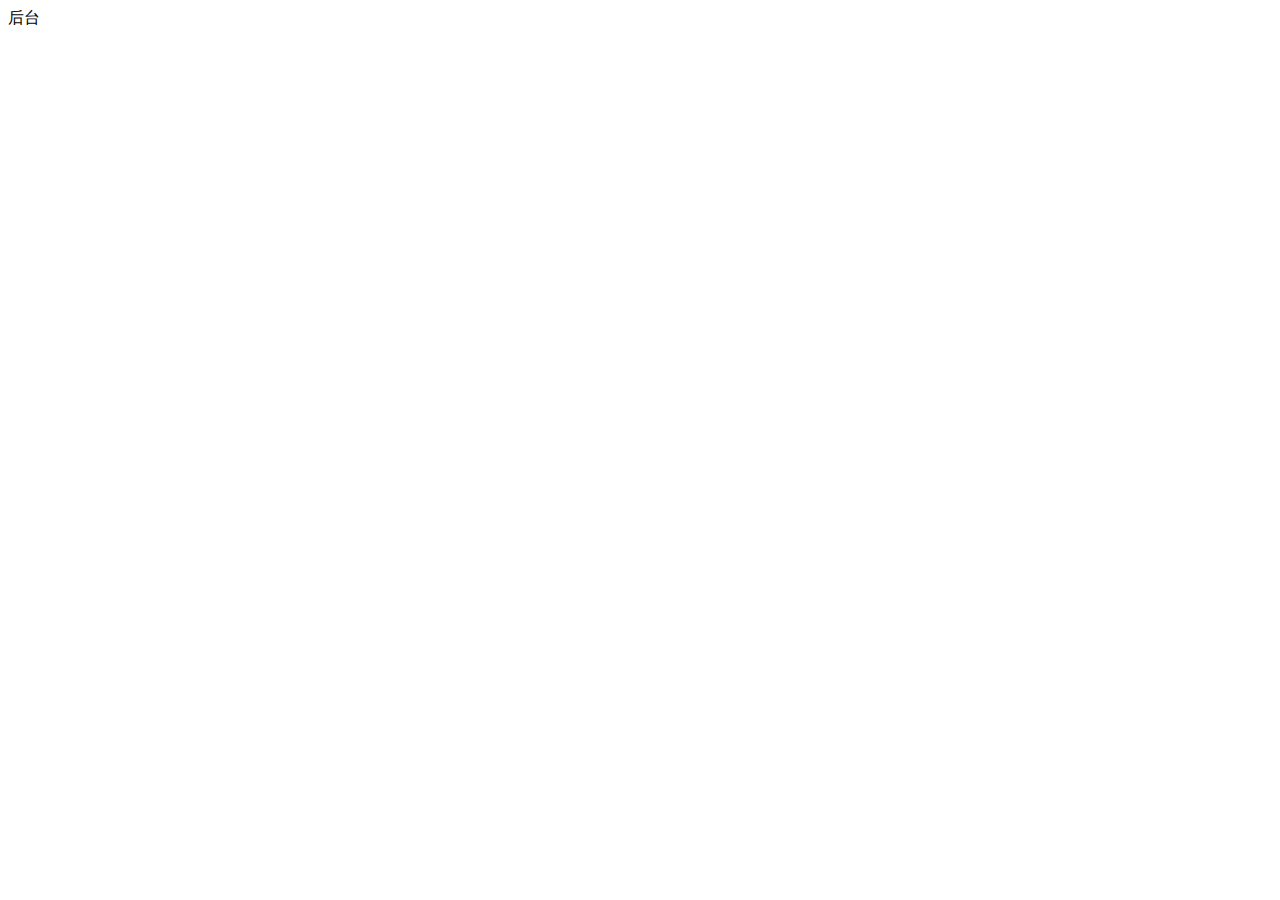
==== index.html @ 74a99c6f "完成登录注册" ====
<!DOCTYPE html>
<html lang="en">
<head>
    <meta charset="UTF-8">
    <meta http-equiv="X-UA-Compatible" content="IE=edge">
    <meta name="viewport" content="width=device-width, initial-scale=1.0">
    <title>Document</title>
</head>
<body>
    后台
</body>
</html>
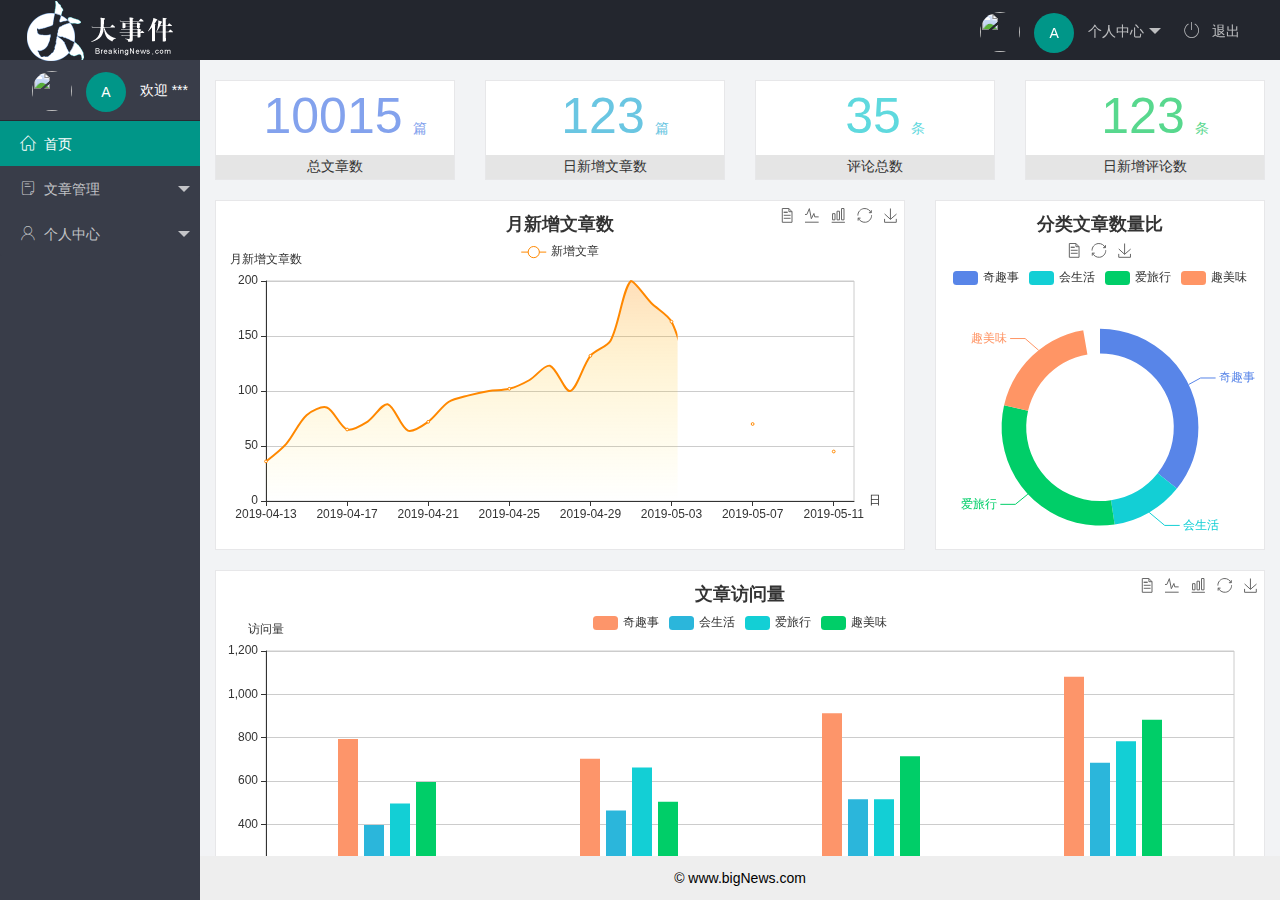
==== commit 08ba0648: "首页完成" ====
--- a/index.html
+++ b/index.html
@@ -1,12 +1,127 @@
 <!DOCTYPE html>
 <html lang="en">
-<head>
-    <meta charset="UTF-8">
-    <meta http-equiv="X-UA-Compatible" content="IE=edge">
-    <meta name="viewport" content="width=device-width, initial-scale=1.0">
-    <title>Document</title>
-</head>
-<body>
-    后台
-</body>
+
+    <head>
+        <meta charset="UTF-8" />
+        <meta name="viewport" content="width=device-width, initial-scale=1.0" />
+        <title>后台主页</title>
+        <!-- * 导入  layui 的样式表 -->
+        <link rel="stylesheet" href="/assets/lib/layui/css/layui.css" />
+        <!-- * 导入第三方的图标库 -->
+        <link rel="stylesheet" href="/assets/fonts/iconfont.css" />
+        <!-- * 导入 自己的样式表 -->
+        <link rel="stylesheet" href="/assets/css/index.css">
+    </head>
+
+    <body class="layui-layout-body">
+        <div class="layui-layout layui-layout-admin">
+            <div class="layui-header">
+                <div class="layui-logo">
+                    <img src="/assets/images/logo.png" alt="" />
+                </div>
+                <!--& 头部区域（可配合layui已有的水平导航） -->
+                <ul class="layui-nav layui-layout-right">
+                    <li class="layui-nav-item">
+                        <a href="javascript:;" class="userinfo">
+                            <img src="http://t.cn/RCzsdCq" class="layui-nav-img" />
+                            <span class="text-avatar">A</span>
+                            个人中心
+                        </a>
+                        <dl class="layui-nav-child">
+                            <dd><a href="/user/user_info.html" target="fm">基本资料</a></dd>
+                            <dd><a href="/user/user_avatar.html" target="fm">更换头像</a></dd>
+                            <dd><a href="/user/user_pwd.html" target="fm">重置密码</a></dd>
+                        </dl>
+                    </li>
+                    <li class="layui-nav-item">
+                        <a href="javascript:;" id="btnLogout">
+                            <span class="iconfont icon-tuichu"></span>
+                            退出
+                        </a>
+                    </li>
+                </ul>
+            </div>
+
+            <div class="layui-side layui-bg-black">
+                <div class="layui-side-scroll">
+                    <div class="userinfo">
+                        <img src="http://t.cn/RCzsdCq" class="layui-nav-img" />
+                        <span class="text-avatar">A</span>
+                        <span id="welcome">欢迎 ***</span>
+                    </div>
+                    <!--& 左侧导航区域（可配合layui已有的垂直导航） -->
+                    <ul class="layui-nav layui-nav-tree" lay-shrink="all">
+                        <li class="layui-nav-item layui-this">
+                            <a href="./home/dashboard.html" target="fm">
+                                <span class="iconfont icon-home"></span>首页
+                            </a>
+                        </li>
+                        <li class="layui-nav-item">
+                            <a class="" href="javascript:;">
+                                <span class="iconfont icon-16"></span>文章管理
+                            </a>
+                            <dl class="layui-nav-child">
+                                <dd>
+                                    <a href="/article/art_cate.html" target="fm">
+                                        <i class="layui-icon layui-icon-app"></i>文章类别
+                                    </a>
+                                </dd>
+                                <dd>
+                                    <a href="/article/art_list.html" target="fm">
+                                        <i class="layui-icon layui-icon-app"></i>文章列表
+                                    </a>
+                                </dd>
+                                <dd>
+                                    <a href="/article/art_pub.html" target="fm">
+                                        <i class="layui-icon layui-icon-app"></i>发布文章
+                                    </a>
+                                </dd>
+                            </dl>
+                        </li>
+                        <li class="layui-nav-item">
+                            <a href="javascript:;">
+                                <span class="iconfont icon-user"></span>个人中心
+                            </a>
+                            <dl class="layui-nav-child">
+                                <dd>
+                                    <a href=" /user/user_info.html" target="fm">
+                                        <i class="layui-icon layui-icon-app"></i>基本资料
+                                    </a>
+                                </dd>
+                                <dd>
+                                    <a href="/user/user_avatar.html" target="fm">
+                                        <i class="layui-icon layui-icon-app"></i>更换头像
+                                    </a>
+                                </dd>
+                                <dd>
+                                    <a href="/user/user_pwd.html" target="fm">
+                                        <i class="layui-icon layui-icon-app"></i>重置密码
+                                    </a>
+                                </dd>
+                            </dl>
+                        </li>
+                    </ul>
+                </div>
+            </div>
+
+            <div class="layui-body">
+                <!--& 内容主体区域 -->
+                <iframe name="fm" src="/home/dashboard.html" frameborder="0"></iframe>
+            </div>
+
+            <div class="layui-footer">
+                <!--& 底部固定区域 -->
+                © www.bigNews.com
+            </div>
+        </div>
+        <!--* 导入 layui 的JS文件 -->
+        <script src="/assets/lib/layui/layui.all.js"></script>
+        <!--* 导入 JQuery 的 JS 文件 -->
+        <script src="/assets/lib/jquery.js"></script>
+        <!--* 导入 baseAPI  -->
+        <script src="/baseurl.js"></script>
+        <!--* 导入 自己的 JS 文件 -->
+        <script src="/assets/js/index.js"></script>
+    </body>
+
 </html>--- a/assets/lib/layui/css/layui.css
+++ b/assets/lib/layui/css/layui.css
@@ -0,0 +1,2 @@
+/** layui-v2.5.5 MIT License By https://www.layui.com */
+ .layui-inline,img{display:inline-block;vertical-align:middle}h1,h2,h3,h4,h5,h6{font-weight:400}.layui-edge,.layui-header,.layui-inline,.layui-main{position:relative}.layui-body,.layui-edge,.layui-elip{overflow:hidden}.layui-btn,.layui-edge,.layui-inline,img{vertical-align:middle}.layui-btn,.layui-disabled,.layui-icon,.layui-unselect{-moz-user-select:none;-webkit-user-select:none;-ms-user-select:none}.layui-elip,.layui-form-checkbox span,.layui-form-pane .layui-form-label{text-overflow:ellipsis;white-space:nowrap}.layui-breadcrumb,.layui-tree-btnGroup{visibility:hidden}blockquote,body,button,dd,div,dl,dt,form,h1,h2,h3,h4,h5,h6,input,li,ol,p,pre,td,textarea,th,ul{margin:0;padding:0;-webkit-tap-highlight-color:rgba(0,0,0,0)}a:active,a:hover{outline:0}img{border:none}li{list-style:none}table{border-collapse:collapse;border-spacing:0}h4,h5,h6{font-size:100%}button,input,optgroup,option,select,textarea{font-family:inherit;font-size:inherit;font-style:inherit;font-weight:inherit;outline:0}pre{white-space:pre-wrap;white-space:-moz-pre-wrap;white-space:-pre-wrap;white-space:-o-pre-wrap;word-wrap:break-word}body{line-height:24px;font:14px Helvetica Neue,Helvetica,PingFang SC,Tahoma,Arial,sans-serif}hr{height:1px;margin:10px 0;border:0;clear:both}a{color:#333;text-decoration:none}a:hover{color:#777}a cite{font-style:normal;*cursor:pointer}.layui-border-box,.layui-border-box *{box-sizing:border-box}.layui-box,.layui-box *{box-sizing:content-box}.layui-clear{clear:both;*zoom:1}.layui-clear:after{content:'\20';clear:both;*zoom:1;display:block;height:0}.layui-inline{*display:inline;*zoom:1}.layui-edge{display:inline-block;width:0;height:0;border-width:6px;border-style:dashed;border-color:transparent}.layui-edge-top{top:-4px;border-bottom-color:#999;border-bottom-style:solid}.layui-edge-right{border-left-color:#999;border-left-style:solid}.layui-edge-bottom{top:2px;border-top-color:#999;border-top-style:solid}.layui-edge-left{border-right-color:#999;border-right-style:solid}.layui-disabled,.layui-disabled:hover{color:#d2d2d2!important;cursor:not-allowed!important}.layui-circle{border-radius:100%}.layui-show{display:block!important}.layui-hide{display:none!important}@font-face{font-family:layui-icon;src:url(../font/iconfont.eot?v=250);src:url(../font/iconfont.eot?v=250#iefix) format('embedded-opentype'),url(../font/iconfont.woff2?v=250) format('woff2'),url(../font/iconfont.woff?v=250) format('woff'),url(../font/iconfont.ttf?v=250) format('truetype'),url(../font/iconfont.svg?v=250#layui-icon) format('svg')}.layui-icon{font-family:layui-icon!important;font-size:16px;font-style:normal;-webkit-font-smoothing:antialiased;-moz-osx-font-smoothing:grayscale}.layui-icon-reply-fill:before{content:"\e611"}.layui-icon-set-fill:before{content:"\e614"}.layui-icon-menu-fill:before{content:"\e60f"}.layui-icon-search:before{content:"\e615"}.layui-icon-share:before{content:"\e641"}.layui-icon-set-sm:before{content:"\e620"}.layui-icon-engine:before{content:"\e628"}.layui-icon-close:before{content:"\1006"}.layui-icon-close-fill:before{content:"\1007"}.layui-icon-chart-screen:before{content:"\e629"}.layui-icon-star:before{content:"\e600"}.layui-icon-circle-dot:before{content:"\e617"}.layui-icon-chat:before{content:"\e606"}.layui-icon-release:before{content:"\e609"}.layui-icon-list:before{content:"\e60a"}.layui-icon-chart:before{content:"\e62c"}.layui-icon-ok-circle:before{content:"\1005"}.layui-icon-layim-theme:before{content:"\e61b"}.layui-icon-table:before{content:"\e62d"}.layui-icon-right:before{content:"\e602"}.layui-icon-left:before{content:"\e603"}.layui-icon-cart-simple:before{content:"\e698"}.layui-icon-face-cry:before{content:"\e69c"}.layui-icon-face-smile:before{content:"\e6af"}.layui-icon-survey:before{content:"\e6b2"}.layui-icon-tree:before{content:"\e62e"}.layui-icon-upload-circle:before{content:"\e62f"}.layui-icon-add-circle:before{content:"\e61f"}.layui-icon-download-circle:before{content:"\e601"}.layui-icon-templeate-1:before{content:"\e630"}.layui-icon-util:before{content:"\e631"}.layui-icon-face-surprised:before{content:"\e664"}.layui-icon-edit:before{content:"\e642"}.layui-icon-speaker:before{content:"\e645"}.layui-icon-down:before{content:"\e61a"}.layui-icon-file:before{content:"\e621"}.layui-icon-layouts:before{content:"\e632"}.layui-icon-rate-half:before{content:"\e6c9"}.layui-icon-add-circle-fine:before{content:"\e608"}.layui-icon-prev-circle:before{content:"\e633"}.layui-icon-read:before{content:"\e705"}.layui-icon-404:before{content:"\e61c"}.layui-icon-carousel:before{content:"\e634"}.layui-icon-help:before{content:"\e607"}.layui-icon-code-circle:before{content:"\e635"}.layui-icon-water:before{content:"\e636"}.layui-icon-username:before{content:"\e66f"}.layui-icon-find-fill:before{content:"\e670"}.layui-icon-about:before{content:"\e60b"}.layui-icon-location:before{content:"\e715"}.layui-icon-up:before{content:"\e619"}.layui-icon-pause:before{content:"\e651"}.layui-icon-date:before{content:"\e637"}.layui-icon-layim-uploadfile:before{content:"\e61d"}.layui-icon-delete:before{content:"\e640"}.layui-icon-play:before{content:"\e652"}.layui-icon-top:before{content:"\e604"}.layui-icon-friends:before{content:"\e612"}.layui-icon-refresh-3:before{content:"\e9aa"}.layui-icon-ok:before{content:"\e605"}.layui-icon-layer:before{content:"\e638"}.layui-icon-face-smile-fine:before{content:"\e60c"}.layui-icon-dollar:before{content:"\e659"}.layui-icon-group:before{content:"\e613"}.layui-icon-layim-download:before{content:"\e61e"}.layui-icon-picture-fine:before{content:"\e60d"}.layui-icon-link:before{content:"\e64c"}.layui-icon-diamond:before{content:"\e735"}.layui-icon-log:before{content:"\e60e"}.layui-icon-rate-solid:before{content:"\e67a"}.layui-icon-fonts-del:before{content:"\e64f"}.layui-icon-unlink:before{content:"\e64d"}.layui-icon-fonts-clear:before{content:"\e639"}.layui-icon-triangle-r:before{content:"\e623"}.layui-icon-circle:before{content:"\e63f"}.layui-icon-radio:before{content:"\e643"}.layui-icon-align-center:before{content:"\e647"}.layui-icon-align-right:before{content:"\e648"}.layui-icon-align-left:before{content:"\e649"}.layui-icon-loading-1:before{content:"\e63e"}.layui-icon-return:before{content:"\e65c"}.layui-icon-fonts-strong:before{content:"\e62b"}.layui-icon-upload:before{content:"\e67c"}.layui-icon-dialogue:before{content:"\e63a"}.layui-icon-video:before{content:"\e6ed"}.layui-icon-headset:before{content:"\e6fc"}.layui-icon-cellphone-fine:before{content:"\e63b"}.layui-icon-add-1:before{content:"\e654"}.layui-icon-face-smile-b:before{content:"\e650"}.layui-icon-fonts-html:before{content:"\e64b"}.layui-icon-form:before{content:"\e63c"}.layui-icon-cart:before{content:"\e657"}.layui-icon-camera-fill:before{content:"\e65d"}.layui-icon-tabs:before{content:"\e62a"}.layui-icon-fonts-code:before{content:"\e64e"}.layui-icon-fire:before{content:"\e756"}.layui-icon-set:before{content:"\e716"}.layui-icon-fonts-u:before{content:"\e646"}.layui-icon-triangle-d:before{content:"\e625"}.layui-icon-tips:before{content:"\e702"}.layui-icon-picture:before{content:"\e64a"}.layui-icon-more-vertical:before{content:"\e671"}.layui-icon-flag:before{content:"\e66c"}.layui-icon-loading:before{content:"\e63d"}.layui-icon-fonts-i:before{content:"\e644"}.layui-icon-refresh-1:before{content:"\e666"}.layui-icon-rmb:before{content:"\e65e"}.layui-icon-home:before{content:"\e68e"}.layui-icon-user:before{content:"\e770"}.layui-icon-notice:before{content:"\e667"}.layui-icon-login-weibo:before{content:"\e675"}.layui-icon-voice:before{content:"\e688"}.layui-icon-upload-drag:before{content:"\e681"}.layui-icon-login-qq:before{content:"\e676"}.layui-icon-snowflake:before{content:"\e6b1"}.layui-icon-file-b:before{content:"\e655"}.layui-icon-template:before{content:"\e663"}.layui-icon-auz:before{content:"\e672"}.layui-icon-console:before{content:"\e665"}.layui-icon-app:before{content:"\e653"}.layui-icon-prev:before{content:"\e65a"}.layui-icon-website:before{content:"\e7ae"}.layui-icon-next:before{content:"\e65b"}.layui-icon-component:before{content:"\e857"}.layui-icon-more:before{content:"\e65f"}.layui-icon-login-wechat:before{content:"\e677"}.layui-icon-shrink-right:before{content:"\e668"}.layui-icon-spread-left:before{content:"\e66b"}.layui-icon-camera:before{content:"\e660"}.layui-icon-note:before{content:"\e66e"}.layui-icon-refresh:before{content:"\e669"}.layui-icon-female:before{content:"\e661"}.layui-icon-male:before{content:"\e662"}.layui-icon-password:before{content:"\e673"}.layui-icon-senior:before{content:"\e674"}.layui-icon-theme:before{content:"\e66a"}.layui-icon-tread:before{content:"\e6c5"}.layui-icon-praise:before{content:"\e6c6"}.layui-icon-star-fill:before{content:"\e658"}.layui-icon-rate:before{content:"\e67b"}.layui-icon-template-1:before{content:"\e656"}.layui-icon-vercode:before{content:"\e679"}.layui-icon-cellphone:before{content:"\e678"}.layui-icon-screen-full:before{content:"\e622"}.layui-icon-screen-restore:before{content:"\e758"}.layui-icon-cols:before{content:"\e610"}.layui-icon-export:before{content:"\e67d"}.layui-icon-print:before{content:"\e66d"}.layui-icon-slider:before{content:"\e714"}.layui-icon-addition:before{content:"\e624"}.layui-icon-subtraction:before{content:"\e67e"}.layui-icon-service:before{content:"\e626"}.layui-icon-transfer:before{content:"\e691"}.layui-main{width:1140px;margin:0 auto}.layui-header{z-index:1000;height:60px}.layui-header a:hover{transition:all .5s;-webkit-transition:all .5s}.layui-side{position:fixed;left:0;top:0;bottom:0;z-index:999;width:200px;overflow-x:hidden}.layui-side-scroll{position:relative;width:220px;height:100%;overflow-x:hidden}.layui-body{position:absolute;left:200px;right:0;top:0;bottom:0;z-index:998;width:auto;overflow-y:auto;box-sizing:border-box}.layui-layout-body{overflow:hidden}.layui-layout-admin .layui-header{background-color:#23262E}.layui-layout-admin .layui-side{top:60px;width:200px;overflow-x:hidden}.layui-layout-admin .layui-body{position:fixed;top:60px;bottom:44px}.layui-layout-admin .layui-main{width:auto;margin:0 15px}.layui-layout-admin .layui-footer{position:fixed;left:200px;right:0;bottom:0;height:44px;line-height:44px;padding:0 15px;background-color:#eee}.layui-layout-admin .layui-logo{position:absolute;left:0;top:0;width:200px;height:100%;line-height:60px;text-align:center;color:#009688;font-size:16px}.layui-layout-admin .layui-header .layui-nav{background:0 0}.layui-layout-left{position:absolute!important;left:200px;top:0}.layui-layout-right{position:absolute!important;right:0;top:0}.layui-container{position:relative;margin:0 auto;padding:0 15px;box-sizing:border-box}.layui-fluid{position:relative;margin:0 auto;padding:0 15px}.layui-row:after,.layui-row:before{content:'';display:block;clear:both}.layui-col-lg1,.layui-col-lg10,.layui-col-lg11,.layui-col-lg12,.layui-col-lg2,.layui-col-lg3,.layui-col-lg4,.layui-col-lg5,.layui-col-lg6,.layui-col-lg7,.layui-col-lg8,.layui-col-lg9,.layui-col-md1,.layui-col-md10,.layui-col-md11,.layui-col-md12,.layui-col-md2,.layui-col-md3,.layui-col-md4,.layui-col-md5,.layui-col-md6,.layui-col-md7,.layui-col-md8,.layui-col-md9,.layui-col-sm1,.layui-col-sm10,.layui-col-sm11,.layui-col-sm12,.layui-col-sm2,.layui-col-sm3,.layui-col-sm4,.layui-col-sm5,.layui-col-sm6,.layui-col-sm7,.layui-col-sm8,.layui-col-sm9,.layui-col-xs1,.layui-col-xs10,.layui-col-xs11,.layui-col-xs12,.layui-col-xs2,.layui-col-xs3,.layui-col-xs4,.layui-col-xs5,.layui-col-xs6,.layui-col-xs7,.layui-col-xs8,.layui-col-xs9{position:relative;display:block;box-sizing:border-box}.layui-col-xs1,.layui-col-xs10,.layui-col-xs11,.layui-col-xs12,.layui-col-xs2,.layui-col-xs3,.layui-col-xs4,.layui-col-xs5,.layui-col-xs6,.layui-col-xs7,.layui-col-xs8,.layui-col-xs9{float:left}.layui-col-xs1{width:8.33333333%}.layui-col-xs2{width:16.66666667%}.layui-col-xs3{width:25%}.layui-col-xs4{width:33.33333333%}.layui-col-xs5{width:41.66666667%}.layui-col-xs6{width:50%}.layui-col-xs7{width:58.33333333%}.layui-col-xs8{width:66.66666667%}.layui-col-xs9{width:75%}.layui-col-xs10{width:83.33333333%}.layui-col-xs11{width:91.66666667%}.layui-col-xs12{width:100%}.layui-col-xs-offset1{margin-left:8.33333333%}.layui-col-xs-offset2{margin-left:16.66666667%}.layui-col-xs-offset3{margin-left:25%}.layui-col-xs-offset4{margin-left:33.33333333%}.layui-col-xs-offset5{margin-left:41.66666667%}.layui-col-xs-offset6{margin-left:50%}.layui-col-xs-offset7{margin-left:58.33333333%}.layui-col-xs-offset8{margin-left:66.66666667%}.layui-col-xs-offset9{margin-left:75%}.layui-col-xs-offset10{margin-left:83.33333333%}.layui-col-xs-offset11{margin-left:91.66666667%}.layui-col-xs-offset12{margin-left:100%}@media screen and (max-width:768px){.layui-hide-xs{display:none!important}.layui-show-xs-block{display:block!important}.layui-show-xs-inline{display:inline!important}.layui-show-xs-inline-block{display:inline-block!important}}@media screen and (min-width:768px){.layui-container{width:750px}.layui-hide-sm{display:none!important}.layui-show-sm-block{display:block!important}.layui-show-sm-inline{display:inline!important}.layui-show-sm-inline-block{display:inline-block!important}.layui-col-sm1,.layui-col-sm10,.layui-col-sm11,.layui-col-sm12,.layui-col-sm2,.layui-col-sm3,.layui-col-sm4,.layui-col-sm5,.layui-col-sm6,.layui-col-sm7,.layui-col-sm8,.layui-col-sm9{float:left}.layui-col-sm1{width:8.33333333%}.layui-col-sm2{width:16.66666667%}.layui-col-sm3{width:25%}.layui-col-sm4{width:33.33333333%}.layui-col-sm5{width:41.66666667%}.layui-col-sm6{width:50%}.layui-col-sm7{width:58.33333333%}.layui-col-sm8{width:66.66666667%}.layui-col-sm9{width:75%}.layui-col-sm10{width:83.33333333%}.layui-col-sm11{width:91.66666667%}.layui-col-sm12{width:100%}.layui-col-sm-offset1{margin-left:8.33333333%}.layui-col-sm-offset2{margin-left:16.66666667%}.layui-col-sm-offset3{margin-left:25%}.layui-col-sm-offset4{margin-left:33.33333333%}.layui-col-sm-offset5{margin-left:41.66666667%}.layui-col-sm-offset6{margin-left:50%}.layui-col-sm-offset7{margin-left:58.33333333%}.layui-col-sm-offset8{margin-left:66.66666667%}.layui-col-sm-offset9{margin-left:75%}.layui-col-sm-offset10{margin-left:83.33333333%}.layui-col-sm-offset11{margin-left:91.66666667%}.layui-col-sm-offset12{margin-left:100%}}@media screen and (min-width:992px){.layui-container{width:970px}.layui-hide-md{display:none!important}.layui-show-md-block{display:block!important}.layui-show-md-inline{display:inline!important}.layui-show-md-inline-block{display:inline-block!important}.layui-col-md1,.layui-col-md10,.layui-col-md11,.layui-col-md12,.layui-col-md2,.layui-col-md3,.layui-col-md4,.layui-col-md5,.layui-col-md6,.layui-col-md7,.layui-col-md8,.layui-col-md9{float:left}.layui-col-md1{width:8.33333333%}.layui-col-md2{width:16.66666667%}.layui-col-md3{width:25%}.layui-col-md4{width:33.33333333%}.layui-col-md5{width:41.66666667%}.layui-col-md6{width:50%}.layui-col-md7{width:58.33333333%}.layui-col-md8{width:66.66666667%}.layui-col-md9{width:75%}.layui-col-md10{width:83.33333333%}.layui-col-md11{width:91.66666667%}.layui-col-md12{width:100%}.layui-col-md-offset1{margin-left:8.33333333%}.layui-col-md-offset2{margin-left:16.66666667%}.layui-col-md-offset3{margin-left:25%}.layui-col-md-offset4{margin-left:33.33333333%}.layui-col-md-offset5{margin-left:41.66666667%}.layui-col-md-offset6{margin-left:50%}.layui-col-md-offset7{margin-left:58.33333333%}.layui-col-md-offset8{margin-left:66.66666667%}.layui-col-md-offset9{margin-left:75%}.layui-col-md-offset10{margin-left:83.33333333%}.layui-col-md-offset11{margin-left:91.66666667%}.layui-col-md-offset12{margin-left:100%}}@media screen and (min-width:1200px){.layui-container{width:1170px}.layui-hide-lg{display:none!important}.layui-show-lg-block{display:block!important}.layui-show-lg-inline{display:inline!important}.layui-show-lg-inline-block{display:inline-block!important}.layui-col-lg1,.layui-col-lg10,.layui-col-lg11,.layui-col-lg12,.layui-col-lg2,.layui-col-lg3,.layui-col-lg4,.layui-col-lg5,.layui-col-lg6,.layui-col-lg7,.layui-col-lg8,.layui-col-lg9{float:left}.layui-col-lg1{width:8.33333333%}.layui-col-lg2{width:16.66666667%}.layui-col-lg3{width:25%}.layui-col-lg4{width:33.33333333%}.layui-col-lg5{width:41.66666667%}.layui-col-lg6{width:50%}.layui-col-lg7{width:58.33333333%}.layui-col-lg8{width:66.66666667%}.layui-col-lg9{width:75%}.layui-col-lg10{width:83.33333333%}.layui-col-lg11{width:91.66666667%}.layui-col-lg12{width:100%}.layui-col-lg-offset1{margin-left:8.33333333%}.layui-col-lg-offset2{margin-left:16.66666667%}.layui-col-lg-offset3{margin-left:25%}.layui-col-lg-offset4{margin-left:33.33333333%}.layui-col-lg-offset5{margin-left:41.66666667%}.layui-col-lg-offset6{margin-left:50%}.layui-col-lg-offset7{margin-left:58.33333333%}.layui-col-lg-offset8{margin-left:66.66666667%}.layui-col-lg-offset9{margin-left:75%}.layui-col-lg-offset10{margin-left:83.33333333%}.layui-col-lg-offset11{margin-left:91.66666667%}.layui-col-lg-offset12{margin-left:100%}}.layui-col-space1{margin:-.5px}.layui-col-space1>*{padding:.5px}.layui-col-space3{margin:-1.5px}.layui-col-space3>*{padding:1.5px}.layui-col-space5{margin:-2.5px}.layui-col-space5>*{padding:2.5px}.layui-col-space8{margin:-3.5px}.layui-col-space8>*{padding:3.5px}.layui-col-space10{margin:-5px}.layui-col-space10>*{padding:5px}.layui-col-space12{margin:-6px}.layui-col-space12>*{padding:6px}.layui-col-space15{margin:-7.5px}.layui-col-space15>*{padding:7.5px}.layui-col-space18{margin:-9px}.layui-col-space18>*{padding:9px}.layui-col-space20{margin:-10px}.layui-col-space20>*{padding:10px}.layui-col-space22{margin:-11px}.layui-col-space22>*{padding:11px}.layui-col-space25{margin:-12.5px}.layui-col-space25>*{padding:12.5px}.layui-col-space30{margin:-15px}.layui-col-space30>*{padding:15px}.layui-btn,.layui-input,.layui-select,.layui-textarea,.layui-upload-button{outline:0;-webkit-appearance:none;transition:all .3s;-webkit-transition:all .3s;box-sizing:border-box}.layui-elem-quote{margin-bottom:10px;padding:15px;line-height:22px;border-left:5px solid #009688;border-radius:0 2px 2px 0;background-color:#f2f2f2}.layui-quote-nm{border-style:solid;border-width:1px 1px 1px 5px;background:0 0}.layui-elem-field{margin-bottom:10px;padding:0;border-width:1px;border-style:solid}.layui-elem-field legend{margin-left:20px;padding:0 10px;font-size:20px;font-weight:300}.layui-field-title{margin:10px 0 20px;border-width:1px 0 0}.layui-field-box{padding:10px 15px}.layui-field-title .layui-field-box{padding:10px 0}.layui-progress{position:relative;height:6px;border-radius:20px;background-color:#e2e2e2}.layui-progress-bar{position:absolute;left:0;top:0;width:0;max-width:100%;height:6px;border-radius:20px;text-align:right;background-color:#5FB878;transition:all .3s;-webkit-transition:all .3s}.layui-progress-big,.layui-progress-big .layui-progress-bar{height:18px;line-height:18px}.layui-progress-text{position:relative;top:-20px;line-height:18px;font-size:12px;color:#666}.layui-progress-big .layui-progress-text{position:static;padding:0 10px;color:#fff}.layui-collapse{border-width:1px;border-style:solid;border-radius:2px}.layui-colla-content,.layui-colla-item{border-top-width:1px;border-top-style:solid}.layui-colla-item:first-child{border-top:none}.layui-colla-title{position:relative;height:42px;line-height:42px;padding:0 15px 0 35px;color:#333;background-color:#f2f2f2;cursor:pointer;font-size:14px;overflow:hidden}.layui-colla-content{display:none;padding:10px 15px;line-height:22px;color:#666}.layui-colla-icon{position:absolute;left:15px;top:0;font-size:14px}.layui-card{margin-bottom:15px;border-radius:2px;background-color:#fff;box-shadow:0 1px 2px 0 rgba(0,0,0,.05)}.layui-card:last-child{margin-bottom:0}.layui-card-header{position:relative;height:42px;line-height:42px;padding:0 15px;border-bottom:1px solid #f6f6f6;color:#333;border-radius:2px 2px 0 0;font-size:14px}.layui-bg-black,.layui-bg-blue,.layui-bg-cyan,.layui-bg-green,.layui-bg-orange,.layui-bg-red{color:#fff!important}.layui-card-body{position:relative;padding:10px 15px;line-height:24px}.layui-card-body[pad15]{padding:15px}.layui-card-body[pad20]{padding:20px}.layui-card-body .layui-table{margin:5px 0}.layui-card .layui-tab{margin:0}.layui-panel-window{position:relative;padding:15px;border-radius:0;border-top:5px solid #E6E6E6;background-color:#fff}.layui-auxiliar-moving{position:fixed;left:0;right:0;top:0;bottom:0;width:100%;height:100%;background:0 0;z-index:9999999999}.layui-form-label,.layui-form-mid,.layui-form-select,.layui-input-block,.layui-input-inline,.layui-textarea{position:relative}.layui-bg-red{background-color:#FF5722!important}.layui-bg-orange{background-color:#FFB800!important}.layui-bg-green{background-color:#009688!important}.layui-bg-cyan{background-color:#2F4056!important}.layui-bg-blue{background-color:#1E9FFF!important}.layui-bg-black{background-color:#393D49!important}.layui-bg-gray{background-color:#eee!important;color:#666!important}.layui-badge-rim,.layui-colla-content,.layui-colla-item,.layui-collapse,.layui-elem-field,.layui-form-pane .layui-form-item[pane],.layui-form-pane .layui-form-label,.layui-input,.layui-layedit,.layui-layedit-tool,.layui-quote-nm,.layui-select,.layui-tab-bar,.layui-tab-card,.layui-tab-title,.layui-tab-title .layui-this:after,.layui-textarea{border-color:#e6e6e6}.layui-timeline-item:before,hr{background-color:#e6e6e6}.layui-text{line-height:22px;font-size:14px;color:#666}.layui-text h1,.layui-text h2,.layui-text h3{font-weight:500;color:#333}.layui-text h1{font-size:30px}.layui-text h2{font-size:24px}.layui-text h3{font-size:18px}.layui-text a:not(.layui-btn){color:#01AAED}.layui-text a:not(.layui-btn):hover{text-decoration:underline}.layui-text ul{padding:5px 0 5px 15px}.layui-text ul li{margin-top:5px;list-style-type:disc}.layui-text em,.layui-word-aux{color:#999!important;padding:0 5px!important}.layui-btn{display:inline-block;height:38px;line-height:38px;padding:0 18px;background-color:#009688;color:#fff;white-space:nowrap;text-align:center;font-size:14px;border:none;border-radius:2px;cursor:pointer}.layui-btn:hover{opacity:.8;filter:alpha(opacity=80);color:#fff}.layui-btn:active{opacity:1;filter:alpha(opacity=100)}.layui-btn+.layui-btn{margin-left:10px}.layui-btn-container{font-size:0}.layui-btn-container .layui-btn{margin-right:10px;margin-bottom:10px}.layui-btn-container .layui-btn+.layui-btn{margin-left:0}.layui-table .layui-btn-container .layui-btn{margin-bottom:9px}.layui-btn-radius{border-radius:100px}.layui-btn .layui-icon{margin-right:3px;font-size:18px;vertical-align:bottom;vertical-align:middle\9}.layui-btn-primary{border:1px solid #C9C9C9;background-color:#fff;color:#555}.layui-btn-primary:hover{border-color:#009688;color:#333}.layui-btn-normal{background-color:#1E9FFF}.layui-btn-warm{background-color:#FFB800}.layui-btn-danger{background-color:#FF5722}.layui-btn-checked{background-color:#5FB878}.layui-btn-disabled,.layui-btn-disabled:active,.layui-btn-disabled:hover{border:1px solid #e6e6e6;background-color:#FBFBFB;color:#C9C9C9;cursor:not-allowed;opacity:1}.layui-btn-lg{height:44px;line-height:44px;padding:0 25px;font-size:16px}.layui-btn-sm{height:30px;line-height:30px;padding:0 10px;font-size:12px}.layui-btn-sm i{font-size:16px!important}.layui-btn-xs{height:22px;line-height:22px;padding:0 5px;font-size:12px}.layui-btn-xs i{font-size:14px!important}.layui-btn-group{display:inline-block;vertical-align:middle;font-size:0}.layui-btn-group .layui-btn{margin-left:0!important;margin-right:0!important;border-left:1px solid rgba(255,255,255,.5);border-radius:0}.layui-btn-group .layui-btn-primary{border-left:none}.layui-btn-group .layui-btn-primary:hover{border-color:#C9C9C9;color:#009688}.layui-btn-group .layui-btn:first-child{border-left:none;border-radius:2px 0 0 2px}.layui-btn-group .layui-btn-primary:first-child{border-left:1px solid #c9c9c9}.layui-btn-group .layui-btn:last-child{border-radius:0 2px 2px 0}.layui-btn-group .layui-btn+.layui-btn{margin-left:0}.layui-btn-group+.layui-btn-group{margin-left:10px}.layui-btn-fluid{width:100%}.layui-input,.layui-select,.layui-textarea{height:38px;line-height:1.3;line-height:38px\9;border-width:1px;border-style:solid;background-color:#fff;border-radius:2px}.layui-input::-webkit-input-placeholder,.layui-select::-webkit-input-placeholder,.layui-textarea::-webkit-input-placeholder{line-height:1.3}.layui-input,.layui-textarea{display:block;width:100%;padding-left:10px}.layui-input:hover,.layui-textarea:hover{border-color:#D2D2D2!important}.layui-input:focus,.layui-textarea:focus{border-color:#C9C9C9!important}.layui-textarea{min-height:100px;height:auto;line-height:20px;padding:6px 10px;resize:vertical}.layui-select{padding:0 10px}.layui-form input[type=checkbox],.layui-form input[type=radio],.layui-form select{display:none}.layui-form [lay-ignore]{display:initial}.layui-form-item{margin-bottom:15px;clear:both;*zoom:1}.layui-form-item:after{content:'\20';clear:both;*zoom:1;display:block;height:0}.layui-form-label{float:left;display:block;padding:9px 15px;width:80px;font-weight:400;line-height:20px;text-align:right}.layui-form-label-col{display:block;float:none;padding:9px 0;line-height:20px;text-align:left}.layui-form-item .layui-inline{margin-bottom:5px;margin-right:10px}.layui-input-block{margin-left:110px;min-height:36px}.layui-input-inline{display:inline-block;vertical-align:middle}.layui-form-item .layui-input-inline{float:left;width:190px;margin-right:10px}.layui-form-text .layui-input-inline{width:auto}.layui-form-mid{float:left;display:block;padding:9px 0!important;line-height:20px;margin-right:10px}.layui-form-danger+.layui-form-select .layui-input,.layui-form-danger:focus{border-color:#FF5722!important}.layui-form-select .layui-input{padding-right:30px;cursor:pointer}.layui-form-select .layui-edge{position:absolute;right:10px;top:50%;margin-top:-3px;cursor:pointer;border-width:6px;border-top-color:#c2c2c2;border-top-style:solid;transition:all .3s;-webkit-transition:all .3s}.layui-form-select dl{display:none;position:absolute;left:0;top:42px;padding:5px 0;z-index:899;min-width:100%;border:1px solid #d2d2d2;max-height:300px;overflow-y:auto;background-color:#fff;border-radius:2px;box-shadow:0 2px 4px rgba(0,0,0,.12);box-sizing:border-box}.layui-form-select dl dd,.layui-form-select dl dt{padding:0 10px;line-height:36px;white-space:nowrap;overflow:hidden;text-overflow:ellipsis}.layui-form-select dl dt{font-size:12px;color:#999}.layui-form-select dl dd{cursor:pointer}.layui-form-select dl dd:hover{background-color:#f2f2f2;-webkit-transition:.5s all;transition:.5s all}.layui-form-select .layui-select-group dd{padding-left:20px}.layui-form-select dl dd.layui-select-tips{padding-left:10px!important;color:#999}.layui-form-select dl dd.layui-this{background-color:#5FB878;color:#fff}.layui-form-checkbox,.layui-form-select dl dd.layui-disabled{background-color:#fff}.layui-form-selected dl{display:block}.layui-form-checkbox,.layui-form-checkbox *,.layui-form-switch{display:inline-block;vertical-align:middle}.layui-form-selected .layui-edge{margin-top:-9px;-webkit-transform:rotate(180deg);transform:rotate(180deg);margin-top:-3px\9}:root .layui-form-selected .layui-edge{margin-top:-9px\0/IE9}.layui-form-selectup dl{top:auto;bottom:42px}.layui-select-none{margin:5px 0;text-align:center;color:#999}.layui-select-disabled .layui-disabled{border-color:#eee!important}.layui-select-disabled .layui-edge{border-top-color:#d2d2d2}.layui-form-checkbox{position:relative;height:30px;line-height:30px;margin-right:10px;padding-right:30px;cursor:pointer;font-size:0;-webkit-transition:.1s linear;transition:.1s linear;box-sizing:border-box}.layui-form-checkbox span{padding:0 10px;height:100%;font-size:14px;border-radius:2px 0 0 2px;background-color:#d2d2d2;color:#fff;overflow:hidden}.layui-form-checkbox:hover span{background-color:#c2c2c2}.layui-form-checkbox i{position:absolute;right:0;top:0;width:30px;height:28px;border:1px solid #d2d2d2;border-left:none;border-radius:0 2px 2px 0;color:#fff;font-size:20px;text-align:center}.layui-form-checkbox:hover i{border-color:#c2c2c2;color:#c2c2c2}.layui-form-checked,.layui-form-checked:hover{border-color:#5FB878}.layui-form-checked span,.layui-form-checked:hover span{background-color:#5FB878}.layui-form-checked i,.layui-form-checked:hover i{color:#5FB878}.layui-form-item .layui-form-checkbox{margin-top:4px}.layui-form-checkbox[lay-skin=primary]{height:auto!important;line-height:normal!important;min-width:18px;min-height:18px;border:none!important;margin-right:0;padding-left:28px;padding-right:0;background:0 0}.layui-form-checkbox[lay-skin=primary] span{padding-left:0;padding-right:15px;line-height:18px;background:0 0;color:#666}.layui-form-checkbox[lay-skin=primary] i{right:auto;left:0;width:16px;height:16px;line-height:16px;border:1px solid #d2d2d2;font-size:12px;border-radius:2px;background-color:#fff;-webkit-transition:.1s linear;transition:.1s linear}.layui-form-checkbox[lay-skin=primary]:hover i{border-color:#5FB878;color:#fff}.layui-form-checked[lay-skin=primary] i{border-color:#5FB878!important;background-color:#5FB878;color:#fff}.layui-checkbox-disbaled[lay-skin=primary] span{background:0 0!important;color:#c2c2c2}.layui-checkbox-disbaled[lay-skin=primary]:hover i{border-color:#d2d2d2}.layui-form-item .layui-form-checkbox[lay-skin=primary]{margin-top:10px}.layui-form-switch{position:relative;height:22px;line-height:22px;min-width:35px;padding:0 5px;margin-top:8px;border:1px solid #d2d2d2;border-radius:20px;cursor:pointer;background-color:#fff;-webkit-transition:.1s linear;transition:.1s linear}.layui-form-switch i{position:absolute;left:5px;top:3px;width:16px;height:16px;border-radius:20px;background-color:#d2d2d2;-webkit-transition:.1s linear;transition:.1s linear}.layui-form-switch em{position:relative;top:0;width:25px;margin-left:21px;padding:0!important;text-align:center!important;color:#999!important;font-style:normal!important;font-size:12px}.layui-form-onswitch{border-color:#5FB878;background-color:#5FB878}.layui-checkbox-disbaled,.layui-checkbox-disbaled i{border-color:#e2e2e2!important}.layui-form-onswitch i{left:100%;margin-left:-21px;background-color:#fff}.layui-form-onswitch em{margin-left:5px;margin-right:21px;color:#fff!important}.layui-checkbox-disbaled span{background-color:#e2e2e2!important}.layui-checkbox-disbaled:hover i{color:#fff!important}[lay-radio]{display:none}.layui-form-radio,.layui-form-radio *{display:inline-block;vertical-align:middle}.layui-form-radio{line-height:28px;margin:6px 10px 0 0;padding-right:10px;cursor:pointer;font-size:0}.layui-form-radio *{font-size:14px}.layui-form-radio>i{margin-right:8px;font-size:22px;color:#c2c2c2}.layui-form-radio>i:hover,.layui-form-radioed>i{color:#5FB878}.layui-radio-disbaled>i{color:#e2e2e2!important}.layui-form-pane .layui-form-label{width:110px;padding:8px 15px;height:38px;line-height:20px;border-width:1px;border-style:solid;border-radius:2px 0 0 2px;text-align:center;background-color:#FBFBFB;overflow:hidden;box-sizing:border-box}.layui-form-pane .layui-input-inline{margin-left:-1px}.layui-form-pane .layui-input-block{margin-left:110px;left:-1px}.layui-form-pane .layui-input{border-radius:0 2px 2px 0}.layui-form-pane .layui-form-text .layui-form-label{float:none;width:100%;border-radius:2px;box-sizing:border-box;text-align:left}.layui-form-pane .layui-form-text .layui-input-inline{display:block;margin:0;top:-1px;clear:both}.layui-form-pane .layui-form-text .layui-input-block{margin:0;left:0;top:-1px}.layui-form-pane .layui-form-text .layui-textarea{min-height:100px;border-radius:0 0 2px 2px}.layui-form-pane .layui-form-checkbox{margin:4px 0 4px 10px}.layui-form-pane .layui-form-radio,.layui-form-pane .layui-form-switch{margin-top:6px;margin-left:10px}.layui-form-pane .layui-form-item[pane]{position:relative;border-width:1px;border-style:solid}.layui-form-pane .layui-form-item[pane] .layui-form-label{position:absolute;left:0;top:0;height:100%;border-width:0 1px 0 0}.layui-form-pane .layui-form-item[pane] .layui-input-inline{margin-left:110px}@media screen and (max-width:450px){.layui-form-item .layui-form-label{text-overflow:ellipsis;overflow:hidden;white-space:nowrap}.layui-form-item .layui-inline{display:block;margin-right:0;margin-bottom:20px;clear:both}.layui-form-item .layui-inline:after{content:'\20';clear:both;display:block;height:0}.layui-form-item .layui-input-inline{display:block;float:none;left:-3px;width:auto;margin:0 0 10px 112px}.layui-form-item .layui-input-inline+.layui-form-mid{margin-left:110px;top:-5px;padding:0}.layui-form-item .layui-form-checkbox{margin-right:5px;margin-bottom:5px}}.layui-layedit{border-width:1px;border-style:solid;border-radius:2px}.layui-layedit-tool{padding:3px 5px;border-bottom-width:1px;border-bottom-style:solid;font-size:0}.layedit-tool-fixed{position:fixed;top:0;border-top:1px solid #e2e2e2}.layui-layedit-tool .layedit-tool-mid,.layui-layedit-tool .layui-icon{display:inline-block;vertical-align:middle;text-align:center;font-size:14px}.layui-layedit-tool .layui-icon{position:relative;width:32px;height:30px;line-height:30px;margin:3px 5px;color:#777;cursor:pointer;border-radius:2px}.layui-layedit-tool .layui-icon:hover{color:#393D49}.layui-layedit-tool .layui-icon:active{color:#000}.layui-layedit-tool .layedit-tool-active{background-color:#e2e2e2;color:#000}.layui-layedit-tool .layui-disabled,.layui-layedit-tool .layui-disabled:hover{color:#d2d2d2;cursor:not-allowed}.layui-layedit-tool .layedit-tool-mid{width:1px;height:18px;margin:0 10px;background-color:#d2d2d2}.layedit-tool-html{width:50px!important;font-size:30px!important}.layedit-tool-b,.layedit-tool-code,.layedit-tool-help{font-size:16px!important}.layedit-tool-d,.layedit-tool-face,.layedit-tool-image,.layedit-tool-unlink{font-size:18px!important}.layedit-tool-image input{position:absolute;font-size:0;left:0;top:0;width:100%;height:100%;opacity:.01;filter:Alpha(opacity=1);cursor:pointer}.layui-layedit-iframe iframe{display:block;width:100%}#LAY_layedit_code{overflow:hidden}.layui-laypage{display:inline-block;*display:inline;*zoom:1;vertical-align:middle;margin:10px 0;font-size:0}.layui-laypage>a:first-child,.layui-laypage>a:first-child em{border-radius:2px 0 0 2px}.layui-laypage>a:last-child,.layui-laypage>a:last-child em{border-radius:0 2px 2px 0}.layui-laypage>:first-child{margin-left:0!important}.layui-laypage>:last-child{margin-right:0!important}.layui-laypage a,.layui-laypage button,.layui-laypage input,.layui-laypage select,.layui-laypage span{border:1px solid #e2e2e2}.layui-laypage a,.layui-laypage span{display:inline-block;*display:inline;*zoom:1;vertical-align:middle;padding:0 15px;height:28px;line-height:28px;margin:0 -1px 5px 0;background-color:#fff;color:#333;font-size:12px}.layui-flow-more a *,.layui-laypage input,.layui-table-view select[lay-ignore]{display:inline-block}.layui-laypage a:hover{color:#009688}.layui-laypage em{font-style:normal}.layui-laypage .layui-laypage-spr{color:#999;font-weight:700}.layui-laypage a{text-decoration:none}.layui-laypage .layui-laypage-curr{position:relative}.layui-laypage .layui-laypage-curr em{position:relative;color:#fff}.layui-laypage .layui-laypage-curr .layui-laypage-em{position:absolute;left:-1px;top:-1px;padding:1px;width:100%;height:100%;background-color:#009688}.layui-laypage-em{border-radius:2px}.layui-laypage-next em,.layui-laypage-prev em{font-family:Sim sun;font-size:16px}.layui-laypage .layui-laypage-count,.layui-laypage .layui-laypage-limits,.layui-laypage .layui-laypage-refresh,.layui-laypage .layui-laypage-skip{margin-left:10px;margin-right:10px;padding:0;border:none}.layui-laypage .layui-laypage-limits,.layui-laypage .layui-laypage-refresh{vertical-align:top}.layui-laypage .layui-laypage-refresh i{font-size:18px;cursor:pointer}.layui-laypage select{height:22px;padding:3px;border-radius:2px;cursor:pointer}.layui-laypage .layui-laypage-skip{height:30px;line-height:30px;color:#999}.layui-laypage button,.layui-laypage input{height:30px;line-height:30px;border-radius:2px;vertical-align:top;background-color:#fff;box-sizing:border-box}.layui-laypage input{width:40px;margin:0 10px;padding:0 3px;text-align:center}.layui-laypage input:focus,.layui-laypage select:focus{border-color:#009688!important}.layui-laypage button{margin-left:10px;padding:0 10px;cursor:pointer}.layui-table,.layui-table-view{margin:10px 0}.layui-flow-more{margin:10px 0;text-align:center;color:#999;font-size:14px}.layui-flow-more a{height:32px;line-height:32px}.layui-flow-more a *{vertical-align:top}.layui-flow-more a cite{padding:0 20px;border-radius:3px;background-color:#eee;color:#333;font-style:normal}.layui-flow-more a cite:hover{opacity:.8}.layui-flow-more a i{font-size:30px;color:#737383}.layui-table{width:100%;background-color:#fff;color:#666}.layui-table tr{transition:all .3s;-webkit-transition:all .3s}.layui-table th{text-align:left;font-weight:400}.layui-table tbody tr:hover,.layui-table thead tr,.layui-table-click,.layui-table-header,.layui-table-hover,.layui-table-mend,.layui-table-patch,.layui-table-tool,.layui-table-total,.layui-table-total tr,.layui-table[lay-even] tr:nth-child(even){background-color:#f2f2f2}.layui-table td,.layui-table th,.layui-table-col-set,.layui-table-fixed-r,.layui-table-grid-down,.layui-table-header,.layui-table-page,.layui-table-tips-main,.layui-table-tool,.layui-table-total,.layui-table-view,.layui-table[lay-skin=line],.layui-table[lay-skin=row]{border-width:1px;border-style:solid;border-color:#e6e6e6}.layui-table td,.layui-table th{position:relative;padding:9px 15px;min-height:20px;line-height:20px;font-size:14px}.layui-table[lay-skin=line] td,.layui-table[lay-skin=line] th{border-width:0 0 1px}.layui-table[lay-skin=row] td,.layui-table[lay-skin=row] th{border-width:0 1px 0 0}.layui-table[lay-skin=nob] td,.layui-table[lay-skin=nob] th{border:none}.layui-table img{max-width:100px}.layui-table[lay-size=lg] td,.layui-table[lay-size=lg] th{padding:15px 30px}.layui-table-view .layui-table[lay-size=lg] .layui-table-cell{height:40px;line-height:40px}.layui-table[lay-size=sm] td,.layui-table[lay-size=sm] th{font-size:12px;padding:5px 10px}.layui-table-view .layui-table[lay-size=sm] .layui-table-cell{height:20px;line-height:20px}.layui-table[lay-data]{display:none}.layui-table-box{position:relative;overflow:hidden}.layui-table-view .layui-table{position:relative;width:auto;margin:0}.layui-table-view .layui-table[lay-skin=line]{border-width:0 1px 0 0}.layui-table-view .layui-table[lay-skin=row]{border-width:0 0 1px}.layui-table-view .layui-table td,.layui-table-view .layui-table th{padding:5px 0;border-top:none;border-left:none}.layui-table-view .layui-table th.layui-unselect .layui-table-cell span{cursor:pointer}.layui-table-view .layui-table td{cursor:default}.layui-table-view .layui-table td[data-edit=text]{cursor:text}.layui-table-view .layui-form-checkbox[lay-skin=primary] i{width:18px;height:18px}.layui-table-view .layui-form-radio{line-height:0;padding:0}.layui-table-view .layui-form-radio>i{margin:0;font-size:20px}.layui-table-init{position:absolute;left:0;top:0;width:100%;height:100%;text-align:center;z-index:110}.layui-table-init .layui-icon{position:absolute;left:50%;top:50%;margin:-15px 0 0 -15px;font-size:30px;color:#c2c2c2}.layui-table-header{border-width:0 0 1px;overflow:hidden}.layui-table-header .layui-table{margin-bottom:-1px}.layui-table-tool .layui-inline[lay-event]{position:relative;width:26px;height:26px;padding:5px;line-height:16px;margin-right:10px;text-align:center;color:#333;border:1px solid #ccc;cursor:pointer;-webkit-transition:.5s all;transition:.5s all}.layui-table-tool .layui-inline[lay-event]:hover{border:1px solid #999}.layui-table-tool-temp{padding-right:120px}.layui-table-tool-self{position:absolute;right:17px;top:10px}.layui-table-tool .layui-table-tool-self .layui-inline[lay-event]{margin:0 0 0 10px}.layui-table-tool-panel{position:absolute;top:29px;left:-1px;padding:5px 0;min-width:150px;min-height:40px;border:1px solid #d2d2d2;text-align:left;overflow-y:auto;background-color:#fff;box-shadow:0 2px 4px rgba(0,0,0,.12)}.layui-table-cell,.layui-table-tool-panel li{overflow:hidden;text-overflow:ellipsis;white-space:nowrap}.layui-table-tool-panel li{padding:0 10px;line-height:30px;-webkit-transition:.5s all;transition:.5s all}.layui-table-tool-panel li .layui-form-checkbox[lay-skin=primary]{width:100%;padding-left:28px}.layui-table-tool-panel li:hover{background-color:#f2f2f2}.layui-table-tool-panel li .layui-form-checkbox[lay-skin=primary] i{position:absolute;left:0;top:0}.layui-table-tool-panel li .layui-form-checkbox[lay-skin=primary] span{padding:0}.layui-table-tool .layui-table-tool-self .layui-table-tool-panel{left:auto;right:-1px}.layui-table-col-set{position:absolute;right:0;top:0;width:20px;height:100%;border-width:0 0 0 1px;background-color:#fff}.layui-table-sort{width:10px;height:20px;margin-left:5px;cursor:pointer!important}.layui-table-sort .layui-edge{position:absolute;left:5px;border-width:5px}.layui-table-sort .layui-table-sort-asc{top:3px;border-top:none;border-bottom-style:solid;border-bottom-color:#b2b2b2}.layui-table-sort .layui-table-sort-asc:hover{border-bottom-color:#666}.layui-table-sort .layui-table-sort-desc{bottom:5px;border-bottom:none;border-top-style:solid;border-top-color:#b2b2b2}.layui-table-sort .layui-table-sort-desc:hover{border-top-color:#666}.layui-table-sort[lay-sort=asc] .layui-table-sort-asc{border-bottom-color:#000}.layui-table-sort[lay-sort=desc] .layui-table-sort-desc{border-top-color:#000}.layui-table-cell{height:28px;line-height:28px;padding:0 15px;position:relative;box-sizing:border-box}.layui-table-cell .layui-form-checkbox[lay-skin=primary]{top:-1px;padding:0}.layui-table-cell .layui-table-link{color:#01AAED}.laytable-cell-checkbox,.laytable-cell-numbers,.laytable-cell-radio,.laytable-cell-space{padding:0;text-align:center}.layui-table-body{position:relative;overflow:auto;margin-right:-1px;margin-bottom:-1px}.layui-table-body .layui-none{line-height:26px;padding:15px;text-align:center;color:#999}.layui-table-fixed{position:absolute;left:0;top:0;z-index:101}.layui-table-fixed .layui-table-body{overflow:hidden}.layui-table-fixed-l{box-shadow:0 -1px 8px rgba(0,0,0,.08)}.layui-table-fixed-r{left:auto;right:-1px;border-width:0 0 0 1px;box-shadow:-1px 0 8px rgba(0,0,0,.08)}.layui-table-fixed-r .layui-table-header{position:relative;overflow:visible}.layui-table-mend{position:absolute;right:-49px;top:0;height:100%;width:50px}.layui-table-tool{position:relative;z-index:890;width:100%;min-height:50px;line-height:30px;padding:10px 15px;border-width:0 0 1px}.layui-table-tool .layui-btn-container{margin-bottom:-10px}.layui-table-page,.layui-table-total{border-width:1px 0 0;margin-bottom:-1px;overflow:hidden}.layui-table-page{position:relative;width:100%;padding:7px 7px 0;height:41px;font-size:12px;white-space:nowrap}.layui-table-page>div{height:26px}.layui-table-page .layui-laypage{margin:0}.layui-table-page .layui-laypage a,.layui-table-page .layui-laypage span{height:26px;line-height:26px;margin-bottom:10px;border:none;background:0 0}.layui-table-page .layui-laypage a,.layui-table-page .layui-laypage span.layui-laypage-curr{padding:0 12px}.layui-table-page .layui-laypage span{margin-left:0;padding:0}.layui-table-page .layui-laypage .layui-laypage-prev{margin-left:-7px!important}.layui-table-page .layui-laypage .layui-laypage-curr .layui-laypage-em{left:0;top:0;padding:0}.layui-table-page .layui-laypage button,.layui-table-page .layui-laypage input{height:26px;line-height:26px}.layui-table-page .layui-laypage input{width:40px}.layui-table-page .layui-laypage button{padding:0 10px}.layui-table-page select{height:18px}.layui-table-patch .layui-table-cell{padding:0;width:30px}.layui-table-edit{position:absolute;left:0;top:0;width:100%;height:100%;padding:0 14px 1px;border-radius:0;box-shadow:1px 1px 20px rgba(0,0,0,.15)}.layui-table-edit:focus{border-color:#5FB878!important}select.layui-table-edit{padding:0 0 0 10px;border-color:#C9C9C9}.layui-table-view .layui-form-checkbox,.layui-table-view .layui-form-radio,.layui-table-view .layui-form-switch{top:0;margin:0;box-sizing:content-box}.layui-table-view .layui-form-checkbox{top:-1px;height:26px;line-height:26px}.layui-table-view .layui-form-checkbox i{height:26px}.layui-table-grid .layui-table-cell{overflow:visible}.layui-table-grid-down{position:absolute;top:0;right:0;width:26px;height:100%;padding:5px 0;border-width:0 0 0 1px;text-align:center;background-color:#fff;color:#999;cursor:pointer}.layui-table-grid-down .layui-icon{position:absolute;top:50%;left:50%;margin:-8px 0 0 -8px}.layui-table-grid-down:hover{background-color:#fbfbfb}body .layui-table-tips .layui-layer-content{background:0 0;padding:0;box-shadow:0 1px 6px rgba(0,0,0,.12)}.layui-table-tips-main{margin:-44px 0 0 -1px;max-height:150px;padding:8px 15px;font-size:14px;overflow-y:scroll;background-color:#fff;color:#666}.layui-table-tips-c{position:absolute;right:-3px;top:-13px;width:20px;height:20px;padding:3px;cursor:pointer;background-color:#666;border-radius:50%;color:#fff}.layui-table-tips-c:hover{background-color:#777}.layui-table-tips-c:before{position:relative;right:-2px}.layui-upload-file{display:none!important;opacity:.01;filter:Alpha(opacity=1)}.layui-upload-drag,.layui-upload-form,.layui-upload-wrap{display:inline-block}.layui-upload-list{margin:10px 0}.layui-upload-choose{padding:0 10px;color:#999}.layui-upload-drag{position:relative;padding:30px;border:1px dashed #e2e2e2;background-color:#fff;text-align:center;cursor:pointer;color:#999}.layui-upload-drag .layui-icon{font-size:50px;color:#009688}.layui-upload-drag[lay-over]{border-color:#009688}.layui-upload-iframe{position:absolute;width:0;height:0;border:0;visibility:hidden}.layui-upload-wrap{position:relative;vertical-align:middle}.layui-upload-wrap .layui-upload-file{display:block!important;position:absolute;left:0;top:0;z-index:10;font-size:100px;width:100%;height:100%;opacity:.01;filter:Alpha(opacity=1);cursor:pointer}.layui-transfer-active,.layui-transfer-box{display:inline-block;vertical-align:middle}.layui-transfer-box,.layui-transfer-header,.layui-transfer-search{border-width:0;border-style:solid;border-color:#e6e6e6}.layui-transfer-box{position:relative;border-width:1px;width:200px;height:360px;border-radius:2px;background-color:#fff}.layui-transfer-box .layui-form-checkbox{width:100%;margin:0!important}.layui-transfer-header{height:38px;line-height:38px;padding:0 10px;border-bottom-width:1px}.layui-transfer-search{position:relative;padding:10px;border-bottom-width:1px}.layui-transfer-search .layui-input{height:32px;padding-left:30px;font-size:12px}.layui-transfer-search .layui-icon-search{position:absolute;left:20px;top:50%;margin-top:-8px;color:#666}.layui-transfer-active{margin:0 15px}.layui-transfer-active .layui-btn{display:block;margin:0;padding:0 15px;background-color:#5FB878;border-color:#5FB878;color:#fff}.layui-transfer-active .layui-btn-disabled{background-color:#FBFBFB;border-color:#e6e6e6;color:#C9C9C9}.layui-transfer-active .layui-btn:first-child{margin-bottom:15px}.layui-transfer-active .layui-btn .layui-icon{margin:0;font-size:14px!important}.layui-transfer-data{padding:5px 0;overflow:auto}.layui-transfer-data li{height:32px;line-height:32px;padding:0 10px}.layui-transfer-data li:hover{background-color:#f2f2f2;transition:.5s all}.layui-transfer-data .layui-none{padding:15px 10px;text-align:center;color:#999}.layui-nav{position:relative;padding:0 20px;background-color:#393D49;color:#fff;border-radius:2px;font-size:0;box-sizing:border-box}.layui-nav *{font-size:14px}.layui-nav .layui-nav-item{position:relative;display:inline-block;*display:inline;*zoom:1;vertical-align:middle;line-height:60px}.layui-nav .layui-nav-item a{display:block;padding:0 20px;color:#fff;color:rgba(255,255,255,.7);transition:all .3s;-webkit-transition:all .3s}.layui-nav .layui-this:after,.layui-nav-bar,.layui-nav-tree .layui-nav-itemed:after{position:absolute;left:0;top:0;width:0;height:5px;background-color:#5FB878;transition:all .2s;-webkit-transition:all .2s}.layui-nav-bar{z-index:1000}.layui-nav .layui-nav-item a:hover,.layui-nav .layui-this a{color:#fff}.layui-nav .layui-this:after{content:'';top:auto;bottom:0;width:100%}.layui-nav-img{width:30px;height:30px;margin-right:10px;border-radius:50%}.layui-nav .layui-nav-more{content:'';width:0;height:0;border-style:solid dashed dashed;border-color:#fff transparent transparent;overflow:hidden;cursor:pointer;transition:all .2s;-webkit-transition:all .2s;position:absolute;top:50%;right:3px;margin-top:-3px;border-width:6px;border-top-color:rgba(255,255,255,.7)}.layui-nav .layui-nav-mored,.layui-nav-itemed>a .layui-nav-more{margin-top:-9px;border-style:dashed dashed solid;border-color:transparent transparent #fff}.layui-nav-child{display:none;position:absolute;left:0;top:65px;min-width:100%;line-height:36px;padding:5px 0;box-shadow:0 2px 4px rgba(0,0,0,.12);border:1px solid #d2d2d2;background-color:#fff;z-index:100;border-radius:2px;white-space:nowrap}.layui-nav .layui-nav-child a{color:#333}.layui-nav .layui-nav-child a:hover{background-color:#f2f2f2;color:#000}.layui-nav-child dd{position:relative}.layui-nav .layui-nav-child dd.layui-this a,.layui-nav-child dd.layui-this{background-color:#5FB878;color:#fff}.layui-nav-child dd.layui-this:after{display:none}.layui-nav-tree{width:200px;padding:0}.layui-nav-tree .layui-nav-item{display:block;width:100%;line-height:45px}.layui-nav-tree .layui-nav-item a{position:relative;height:45px;line-height:45px;text-overflow:ellipsis;overflow:hidden;white-space:nowrap}.layui-nav-tree .layui-nav-item a:hover{background-color:#4E5465}.layui-nav-tree .layui-nav-bar{width:5px;height:0;background-color:#009688}.layui-nav-tree .layui-nav-child dd.layui-this,.layui-nav-tree .layui-nav-child dd.layui-this a,.layui-nav-tree .layui-this,.layui-nav-tree .layui-this>a,.layui-nav-tree .layui-this>a:hover{background-color:#009688;color:#fff}.layui-nav-tree .layui-this:after{display:none}.layui-nav-itemed>a,.layui-nav-tree .layui-nav-title a,.layui-nav-tree .layui-nav-title a:hover{color:#fff!important}.layui-nav-tree .layui-nav-child{position:relative;z-index:0;top:0;border:none;box-shadow:none}.layui-nav-tree .layui-nav-child a{height:40px;line-height:40px;color:#fff;color:rgba(255,255,255,.7)}.layui-nav-tree .layui-nav-child,.layui-nav-tree .layui-nav-child a:hover{background:0 0;color:#fff}.layui-nav-tree .layui-nav-more{right:10px}.layui-nav-itemed>.layui-nav-child{display:block;padding:0;background-color:rgba(0,0,0,.3)!important}.layui-nav-itemed>.layui-nav-child>.layui-this>.layui-nav-child{display:block}.layui-nav-side{position:fixed;top:0;bottom:0;left:0;overflow-x:hidden;z-index:999}.layui-bg-blue .layui-nav-bar,.layui-bg-blue .layui-nav-itemed:after,.layui-bg-blue .layui-this:after{background-color:#93D1FF}.layui-bg-blue .layui-nav-child dd.layui-this{background-color:#1E9FFF}.layui-bg-blue .layui-nav-itemed>a,.layui-nav-tree.layui-bg-blue .layui-nav-title a,.layui-nav-tree.layui-bg-blue .layui-nav-title a:hover{background-color:#007DDB!important}.layui-breadcrumb{font-size:0}.layui-breadcrumb>*{font-size:14px}.layui-breadcrumb a{color:#999!important}.layui-breadcrumb a:hover{color:#5FB878!important}.layui-breadcrumb a cite{color:#666;font-style:normal}.layui-breadcrumb span[lay-separator]{margin:0 10px;color:#999}.layui-tab{margin:10px 0;text-align:left!important}.layui-tab[overflow]>.layui-tab-title{overflow:hidden}.layui-tab-title{position:relative;left:0;height:40px;white-space:nowrap;font-size:0;border-bottom-width:1px;border-bottom-style:solid;transition:all .2s;-webkit-transition:all .2s}.layui-tab-title li{display:inline-block;*display:inline;*zoom:1;vertical-align:middle;font-size:14px;transition:all .2s;-webkit-transition:all .2s;position:relative;line-height:40px;min-width:65px;padding:0 15px;text-align:center;cursor:pointer}.layui-tab-title li a{display:block}.layui-tab-title .layui-this{color:#000}.layui-tab-title .layui-this:after{position:absolute;left:0;top:0;content:'';width:100%;height:41px;border-width:1px;border-style:solid;border-bottom-color:#fff;border-radius:2px 2px 0 0;box-sizing:border-box;pointer-events:none}.layui-tab-bar{position:absolute;right:0;top:0;z-index:10;width:30px;height:39px;line-height:39px;border-width:1px;border-style:solid;border-radius:2px;text-align:center;background-color:#fff;cursor:pointer}.layui-tab-bar .layui-icon{position:relative;display:inline-block;top:3px;transition:all .3s;-webkit-transition:all .3s}.layui-tab-item{display:none}.layui-tab-more{padding-right:30px;height:auto!important;white-space:normal!important}.layui-tab-more li.layui-this:after{border-bottom-color:#e2e2e2;border-radius:2px}.layui-tab-more .layui-tab-bar .layui-icon{top:-2px;top:3px\9;-webkit-transform:rotate(180deg);transform:rotate(180deg)}:root .layui-tab-more .layui-tab-bar .layui-icon{top:-2px\0/IE9}.layui-tab-content{padding:10px}.layui-tab-title li .layui-tab-close{position:relative;display:inline-block;width:18px;height:18px;line-height:20px;margin-left:8px;top:1px;text-align:center;font-size:14px;color:#c2c2c2;transition:all .2s;-webkit-transition:all .2s}.layui-tab-title li .layui-tab-close:hover{border-radius:2px;background-color:#FF5722;color:#fff}.layui-tab-brief>.layui-tab-title .layui-this{color:#009688}.layui-tab-brief>.layui-tab-more li.layui-this:after,.layui-tab-brief>.layui-tab-title .layui-this:after{border:none;border-radius:0;border-bottom:2px solid #5FB878}.layui-tab-brief[overflow]>.layui-tab-title .layui-this:after{top:-1px}.layui-tab-card{border-width:1px;border-style:solid;border-radius:2px;box-shadow:0 2px 5px 0 rgba(0,0,0,.1)}.layui-tab-card>.layui-tab-title{background-color:#f2f2f2}.layui-tab-card>.layui-tab-title li{margin-right:-1px;margin-left:-1px}.layui-tab-card>.layui-tab-title .layui-this{background-color:#fff}.layui-tab-card>.layui-tab-title .layui-this:after{border-top:none;border-width:1px;border-bottom-color:#fff}.layui-tab-card>.layui-tab-title .layui-tab-bar{height:40px;line-height:40px;border-radius:0;border-top:none;border-right:none}.layui-tab-card>.layui-tab-more .layui-this{background:0 0;color:#5FB878}.layui-tab-card>.layui-tab-more .layui-this:after{border:none}.layui-timeline{padding-left:5px}.layui-timeline-item{position:relative;padding-bottom:20px}.layui-timeline-axis{position:absolute;left:-5px;top:0;z-index:10;width:20px;height:20px;line-height:20px;background-color:#fff;color:#5FB878;border-radius:50%;text-align:center;cursor:pointer}.layui-timeline-axis:hover{color:#FF5722}.layui-timeline-item:before{content:'';position:absolute;left:5px;top:0;z-index:0;width:1px;height:100%}.layui-timeline-item:last-child:before{display:none}.layui-timeline-item:first-child:before{display:block}.layui-timeline-content{padding-left:25px}.layui-timeline-title{position:relative;margin-bottom:10px}.layui-badge,.layui-badge-dot,.layui-badge-rim{position:relative;display:inline-block;padding:0 6px;font-size:12px;text-align:center;background-color:#FF5722;color:#fff;border-radius:2px}.layui-badge{height:18px;line-height:18px}.layui-badge-dot{width:8px;height:8px;padding:0;border-radius:50%}.layui-badge-rim{height:18px;line-height:18px;border-width:1px;border-style:solid;background-color:#fff;color:#666}.layui-btn .layui-badge,.layui-btn .layui-badge-dot{margin-left:5px}.layui-nav .layui-badge,.layui-nav .layui-badge-dot{position:absolute;top:50%;margin:-8px 6px 0}.layui-tab-title .layui-badge,.layui-tab-title .layui-badge-dot{left:5px;top:-2px}.layui-carousel{position:relative;left:0;top:0;background-color:#f8f8f8}.layui-carousel>[carousel-item]{position:relative;width:100%;height:100%;overflow:hidden}.layui-carousel>[carousel-item]:before{position:absolute;content:'\e63d';left:50%;top:50%;width:100px;line-height:20px;margin:-10px 0 0 -50px;text-align:center;color:#c2c2c2;font-family:layui-icon!important;font-size:30px;font-style:normal;-webkit-font-smoothing:antialiased;-moz-osx-font-smoothing:grayscale}.layui-carousel>[carousel-item]>*{display:none;position:absolute;left:0;top:0;width:100%;height:100%;background-color:#f8f8f8;transition-duration:.3s;-webkit-transition-duration:.3s}.layui-carousel-updown>*{-webkit-transition:.3s ease-in-out up;transition:.3s ease-in-out up}.layui-carousel-arrow{display:none\9;opacity:0;position:absolute;left:10px;top:50%;margin-top:-18px;width:36px;height:36px;line-height:36px;text-align:center;font-size:20px;border:0;border-radius:50%;background-color:rgba(0,0,0,.2);color:#fff;-webkit-transition-duration:.3s;transition-duration:.3s;cursor:pointer}.layui-carousel-arrow[lay-type=add]{left:auto!important;right:10px}.layui-carousel:hover .layui-carousel-arrow[lay-type=add],.layui-carousel[lay-arrow=always] .layui-carousel-arrow[lay-type=add]{right:20px}.layui-carousel[lay-arrow=always] .layui-carousel-arrow{opacity:1;left:20px}.layui-carousel[lay-arrow=none] .layui-carousel-arrow{display:none}.layui-carousel-arrow:hover,.layui-carousel-ind ul:hover{background-color:rgba(0,0,0,.35)}.layui-carousel:hover .layui-carousel-arrow{display:block\9;opacity:1;left:20px}.layui-carousel-ind{position:relative;top:-35px;width:100%;line-height:0!important;text-align:center;font-size:0}.layui-carousel[lay-indicator=outside]{margin-bottom:30px}.layui-carousel[lay-indicator=outside] .layui-carousel-ind{top:10px}.layui-carousel[lay-indicator=outside] .layui-carousel-ind ul{background-color:rgba(0,0,0,.5)}.layui-carousel[lay-indicator=none] .layui-carousel-ind{display:none}.layui-carousel-ind ul{display:inline-block;padding:5px;background-color:rgba(0,0,0,.2);border-radius:10px;-webkit-transition-duration:.3s;transition-duration:.3s}.layui-carousel-ind li{display:inline-block;width:10px;height:10px;margin:0 3px;font-size:14px;background-color:#e2e2e2;background-color:rgba(255,255,255,.5);border-radius:50%;cursor:pointer;-webkit-transition-duration:.3s;transition-duration:.3s}.layui-carousel-ind li:hover{background-color:rgba(255,255,255,.7)}.layui-carousel-ind li.layui-this{background-color:#fff}.layui-carousel>[carousel-item]>.layui-carousel-next,.layui-carousel>[carousel-item]>.layui-carousel-prev,.layui-carousel>[carousel-item]>.layui-this{display:block}.layui-carousel>[carousel-item]>.layui-this{left:0}.layui-carousel>[carousel-item]>.layui-carousel-prev{left:-100%}.layui-carousel>[carousel-item]>.layui-carousel-next{left:100%}.layui-carousel>[carousel-item]>.layui-carousel-next.layui-carousel-left,.layui-carousel>[carousel-item]>.layui-carousel-prev.layui-carousel-right{left:0}.layui-carousel>[carousel-item]>.layui-this.layui-carousel-left{left:-100%}.layui-carousel>[carousel-item]>.layui-this.layui-carousel-right{left:100%}.layui-carousel[lay-anim=updown] .layui-carousel-arrow{left:50%!important;top:20px;margin:0 0 0 -18px}.layui-carousel[lay-anim=updown]>[carousel-item]>*,.layui-carousel[lay-anim=fade]>[carousel-item]>*{left:0!important}.layui-carousel[lay-anim=updown] .layui-carousel-arrow[lay-type=add]{top:auto!important;bottom:20px}.layui-carousel[lay-anim=updown] .layui-carousel-ind{position:absolute;top:50%;right:20px;width:auto;height:auto}.layui-carousel[lay-anim=updown] .layui-carousel-ind ul{padding:3px 5px}.layui-carousel[lay-anim=updown] .layui-carousel-ind li{display:block;margin:6px 0}.layui-carousel[lay-anim=updown]>[carousel-item]>.layui-this{top:0}.layui-carousel[lay-anim=updown]>[carousel-item]>.layui-carousel-prev{top:-100%}.layui-carousel[lay-anim=updown]>[carousel-item]>.layui-carousel-next{top:100%}.layui-carousel[lay-anim=updown]>[carousel-item]>.layui-carousel-next.layui-carousel-left,.layui-carousel[lay-anim=updown]>[carousel-item]>.layui-carousel-prev.layui-carousel-right{top:0}.layui-carousel[lay-anim=updown]>[carousel-item]>.layui-this.layui-carousel-left{top:-100%}.layui-carousel[lay-anim=updown]>[carousel-item]>.layui-this.layui-carousel-right{top:100%}.layui-carousel[lay-anim=fade]>[carousel-item]>.layui-carousel-next,.layui-carousel[lay-anim=fade]>[carousel-item]>.layui-carousel-prev{opacity:0}.layui-carousel[lay-anim=fade]>[carousel-item]>.layui-carousel-next.layui-carousel-left,.layui-carousel[lay-anim=fade]>[carousel-item]>.layui-carousel-prev.layui-carousel-right{opacity:1}.layui-carousel[lay-anim=fade]>[carousel-item]>.layui-this.layui-carousel-left,.layui-carousel[lay-anim=fade]>[carousel-item]>.layui-this.layui-carousel-right{opacity:0}.layui-fixbar{position:fixed;right:15px;bottom:15px;z-index:999999}.layui-fixbar li{width:50px;height:50px;line-height:50px;margin-bottom:1px;text-align:center;cursor:pointer;font-size:30px;background-color:#9F9F9F;color:#fff;border-radius:2px;opacity:.95}.layui-fixbar li:hover{opacity:.85}.layui-fixbar li:active{opacity:1}.layui-fixbar .layui-fixbar-top{display:none;font-size:40px}body .layui-util-face{border:none;background:0 0}body .layui-util-face .layui-layer-content{padding:0;background-color:#fff;color:#666;box-shadow:none}.layui-util-face .layui-layer-TipsG{display:none}.layui-util-face ul{position:relative;width:372px;padding:10px;border:1px solid #D9D9D9;background-color:#fff;box-shadow:0 0 20px rgba(0,0,0,.2)}.layui-util-face ul li{cursor:pointer;float:left;border:1px solid #e8e8e8;height:22px;width:26px;overflow:hidden;margin:-1px 0 0 -1px;padding:4px 2px;text-align:center}.layui-util-face ul li:hover{position:relative;z-index:2;border:1px solid #eb7350;background:#fff9ec}.layui-code{position:relative;margin:10px 0;padding:15px;line-height:20px;border:1px solid #ddd;border-left-width:6px;background-color:#F2F2F2;color:#333;font-family:Courier New;font-size:12px}.layui-rate,.layui-rate *{display:inline-block;vertical-align:middle}.layui-rate{padding:10px 5px 10px 0;font-size:0}.layui-rate li i.layui-icon{font-size:20px;color:#FFB800;margin-right:5px;transition:all .3s;-webkit-transition:all .3s}.layui-rate li i:hover{cursor:pointer;transform:scale(1.12);-webkit-transform:scale(1.12)}.layui-rate[readonly] li i:hover{cursor:default;transform:scale(1)}.layui-colorpicker{width:26px;height:26px;border:1px solid #e6e6e6;padding:5px;border-radius:2px;line-height:24px;display:inline-block;cursor:pointer;transition:all .3s;-webkit-transition:all .3s}.layui-colorpicker:hover{border-color:#d2d2d2}.layui-colorpicker.layui-colorpicker-lg{width:34px;height:34px;line-height:32px}.layui-colorpicker.layui-colorpicker-sm{width:24px;height:24px;line-height:22px}.layui-colorpicker.layui-colorpicker-xs{width:22px;height:22px;line-height:20px}.layui-colorpicker-trigger-bgcolor{display:block;background:url([data-uri]);border-radius:2px}.layui-colorpicker-trigger-span{display:block;height:100%;box-sizing:border-box;border:1px solid rgba(0,0,0,.15);border-radius:2px;text-align:center}.layui-colorpicker-trigger-i{display:inline-block;color:#FFF;font-size:12px}.layui-colorpicker-trigger-i.layui-icon-close{color:#999}.layui-colorpicker-main{position:absolute;z-index:66666666;width:280px;padding:7px;background:#FFF;border:1px solid #d2d2d2;border-radius:2px;box-shadow:0 2px 4px rgba(0,0,0,.12)}.layui-colorpicker-main-wrapper{height:180px;position:relative}.layui-colorpicker-basis{width:260px;height:100%;position:relative}.layui-colorpicker-basis-white{width:100%;height:100%;position:absolute;top:0;left:0;background:linear-gradient(90deg,#FFF,hsla(0,0%,100%,0))}.layui-colorpicker-basis-black{width:100%;height:100%;position:absolute;top:0;left:0;background:linear-gradient(0deg,#000,transparent)}.layui-colorpicker-basis-cursor{width:10px;height:10px;border:1px solid #FFF;border-radius:50%;position:absolute;top:-3px;right:-3px;cursor:pointer}.layui-colorpicker-side{position:absolute;top:0;right:0;width:12px;height:100%;background:linear-gradient(red,#FF0,#0F0,#0FF,#00F,#F0F,red)}.layui-colorpicker-side-slider{width:100%;height:5px;box-shadow:0 0 1px #888;box-sizing:border-box;background:#FFF;border-radius:1px;border:1px solid #f0f0f0;cursor:pointer;position:absolute;left:0}.layui-colorpicker-main-alpha{display:none;height:12px;margin-top:7px;background:url([data-uri])}.layui-colorpicker-alpha-bgcolor{height:100%;position:relative}.layui-colorpicker-alpha-slider{width:5px;height:100%;box-shadow:0 0 1px #888;box-sizing:border-box;background:#FFF;border-radius:1px;border:1px solid #f0f0f0;cursor:pointer;position:absolute;top:0}.layui-colorpicker-main-pre{padding-top:7px;font-size:0}.layui-colorpicker-pre{width:20px;height:20px;border-radius:2px;display:inline-block;margin-left:6px;margin-bottom:7px;cursor:pointer}.layui-colorpicker-pre:nth-child(11n+1){margin-left:0}.layui-colorpicker-pre-isalpha{background:url([data-uri])}.layui-colorpicker-pre.layui-this{box-shadow:0 0 3px 2px rgba(0,0,0,.15)}.layui-colorpicker-pre>div{height:100%;border-radius:2px}.layui-colorpicker-main-input{text-align:right;padding-top:7px}.layui-colorpicker-main-input .layui-btn-container .layui-btn{margin:0 0 0 10px}.layui-colorpicker-main-input div.layui-inline{float:left;margin-right:10px;font-size:14px}.layui-colorpicker-main-input input.layui-input{width:150px;height:30px;color:#666}.layui-slider{height:4px;background:#e2e2e2;border-radius:3px;position:relative;cursor:pointer}.layui-slider-bar{border-radius:3px;position:absolute;height:100%}.layui-slider-step{position:absolute;top:0;width:4px;height:4px;border-radius:50%;background:#FFF;-webkit-transform:translateX(-50%);transform:translateX(-50%)}.layui-slider-wrap{width:36px;height:36px;position:absolute;top:-16px;-webkit-transform:translateX(-50%);transform:translateX(-50%);z-index:10;text-align:center}.layui-slider-wrap-btn{width:12px;height:12px;border-radius:50%;background:#FFF;display:inline-block;vertical-align:middle;cursor:pointer;transition:.3s}.layui-slider-wrap:after{content:"";height:100%;display:inline-block;vertical-align:middle}.layui-slider-wrap-btn.layui-slider-hover,.layui-slider-wrap-btn:hover{transform:scale(1.2)}.layui-slider-wrap-btn.layui-disabled:hover{transform:scale(1)!important}.layui-slider-tips{position:absolute;top:-42px;z-index:66666666;white-space:nowrap;display:none;-webkit-transform:translateX(-50%);transform:translateX(-50%);color:#FFF;background:#000;border-radius:3px;height:25px;line-height:25px;padding:0 10px}.layui-slider-tips:after{content:'';position:absolute;bottom:-12px;left:50%;margin-left:-6px;width:0;height:0;border-width:6px;border-style:solid;border-color:#000 transparent transparent}.layui-slider-input{width:70px;height:32px;border:1px solid #e6e6e6;border-radius:3px;font-size:16px;line-height:32px;position:absolute;right:0;top:-15px}.layui-slider-input-btn{display:none;position:absolute;top:0;right:0;width:20px;height:100%;border-left:1px solid #d2d2d2}.layui-slider-input-btn i{cursor:pointer;position:absolute;right:0;bottom:0;width:20px;height:50%;font-size:12px;line-height:16px;text-align:center;color:#999}.layui-slider-input-btn i:first-child{top:0;border-bottom:1px solid #d2d2d2}.layui-slider-input-txt{height:100%;font-size:14px}.layui-slider-input-txt input{height:100%;border:none}.layui-slider-input-btn i:hover{color:#009688}.layui-slider-vertical{width:4px;margin-left:34px}.layui-slider-vertical .layui-slider-bar{width:4px}.layui-slider-vertical .layui-slider-step{top:auto;left:0;-webkit-transform:translateY(50%);transform:translateY(50%)}.layui-slider-vertical .layui-slider-wrap{top:auto;left:-16px;-webkit-transform:translateY(50%);transform:translateY(50%)}.layui-slider-vertical .layui-slider-tips{top:auto;left:2px}@media \0screen{.layui-slider-wrap-btn{margin-left:-20px}.layui-slider-vertical .layui-slider-wrap-btn{margin-left:0;margin-bottom:-20px}.layui-slider-vertical .layui-slider-tips{margin-left:-8px}.layui-slider>span{margin-left:8px}}.layui-tree{line-height:22px}.layui-tree .layui-form-checkbox{margin:0!important}.layui-tree-set{width:100%;position:relative}.layui-tree-pack{display:none;padding-left:20px;position:relative}.layui-tree-iconClick,.layui-tree-main{display:inline-block;vertical-align:middle}.layui-tree-line .layui-tree-pack{padding-left:27px}.layui-tree-line .layui-tree-set .layui-tree-set:after{content:'';position:absolute;top:14px;left:-9px;width:17px;height:0;border-top:1px dotted #c0c4cc}.layui-tree-entry{position:relative;padding:3px 0;height:20px;white-space:nowrap}.layui-tree-entry:hover{background-color:#eee}.layui-tree-line .layui-tree-entry:hover{background-color:rgba(0,0,0,0)}.layui-tree-line .layui-tree-entry:hover .layui-tree-txt{color:#999;text-decoration:underline;transition:.3s}.layui-tree-main{cursor:pointer;padding-right:10px}.layui-tree-line .layui-tree-set:before{content:'';position:absolute;top:0;left:-9px;width:0;height:100%;border-left:1px dotted #c0c4cc}.layui-tree-line .layui-tree-set.layui-tree-setLineShort:before{height:13px}.layui-tree-line .layui-tree-set.layui-tree-setHide:before{height:0}.layui-tree-iconClick{position:relative;height:20px;line-height:20px;margin:0 10px;color:#c0c4cc}.layui-tree-icon{height:12px;line-height:12px;width:12px;text-align:center;border:1px solid #c0c4cc}.layui-tree-iconClick .layui-icon{font-size:18px}.layui-tree-icon .layui-icon{font-size:12px;color:#666}.layui-tree-iconArrow{padding:0 5px}.layui-tree-iconArrow:after{content:'';position:absolute;left:4px;top:3px;z-index:100;width:0;height:0;border-width:5px;border-style:solid;border-color:transparent transparent transparent #c0c4cc;transition:.5s}.layui-tree-btnGroup,.layui-tree-editInput{position:relative;vertical-align:middle;display:inline-block}.layui-tree-spread>.layui-tree-entry>.layui-tree-iconClick>.layui-tree-iconArrow:after{transform:rotate(90deg) translate(3px,4px)}.layui-tree-txt{display:inline-block;vertical-align:middle;color:#555}.layui-tree-search{margin-bottom:15px;color:#666}.layui-tree-btnGroup .layui-icon{display:inline-block;vertical-align:middle;padding:0 2px;cursor:pointer}.layui-tree-btnGroup .layui-icon:hover{color:#999;transition:.3s}.layui-tree-entry:hover .layui-tree-btnGroup{visibility:visible}.layui-tree-editInput{height:20px;line-height:20px;padding:0 3px;border:none;background-color:rgba(0,0,0,.05)}.layui-tree-emptyText{text-align:center;color:#999}.layui-anim{-webkit-animation-duration:.3s;animation-duration:.3s;-webkit-animation-fill-mode:both;animation-fill-mode:both}.layui-anim.layui-icon{display:inline-block}.layui-anim-loop{-webkit-animation-iteration-count:infinite;animation-iteration-count:infinite}.layui-trans,.layui-trans a{transition:all .3s;-webkit-transition:all .3s}@-webkit-keyframes layui-rotate{from{-webkit-transform:rotate(0)}to{-webkit-transform:rotate(360deg)}}@keyframes layui-rotate{from{transform:rotate(0)}to{transform:rotate(360deg)}}.layui-anim-rotate{-webkit-animation-name:layui-rotate;animation-name:layui-rotate;-webkit-animation-duration:1s;animation-duration:1s;-webkit-animation-timing-function:linear;animation-timing-function:linear}@-webkit-keyframes layui-up{from{-webkit-transform:translate3d(0,100%,0);opacity:.3}to{-webkit-transform:translate3d(0,0,0);opacity:1}}@keyframes layui-up{from{transform:translate3d(0,100%,0);opacity:.3}to{transform:translate3d(0,0,0);opacity:1}}.layui-anim-up{-webkit-animation-name:layui-up;animation-name:layui-up}@-webkit-keyframes layui-upbit{from{-webkit-transform:translate3d(0,30px,0);opacity:.3}to{-webkit-transform:translate3d(0,0,0);opacity:1}}@keyframes layui-upbit{from{transform:translate3d(0,30px,0);opacity:.3}to{transform:translate3d(0,0,0);opacity:1}}.layui-anim-upbit{-webkit-animation-name:layui-upbit;animation-name:layui-upbit}@-webkit-keyframes layui-scale{0%{opacity:.3;-webkit-transform:scale(.5)}100%{opacity:1;-webkit-transform:scale(1)}}@keyframes layui-scale{0%{opacity:.3;-ms-transform:scale(.5);transform:scale(.5)}100%{opacity:1;-ms-transform:scale(1);transform:scale(1)}}.layui-anim-scale{-webkit-animation-name:layui-scale;animation-name:layui-scale}@-webkit-keyframes layui-scale-spring{0%{opacity:.5;-webkit-transform:scale(.5)}80%{opacity:.8;-webkit-transform:scale(1.1)}100%{opacity:1;-webkit-transform:scale(1)}}@keyframes layui-scale-spring{0%{opacity:.5;transform:scale(.5)}80%{opacity:.8;transform:scale(1.1)}100%{opacity:1;transform:scale(1)}}.layui-anim-scaleSpring{-webkit-animation-name:layui-scale-spring;animation-name:layui-scale-spring}@-webkit-keyframes layui-fadein{0%{opacity:0}100%{opacity:1}}@keyframes layui-fadein{0%{opacity:0}100%{opacity:1}}.layui-anim-fadein{-webkit-animation-name:layui-fadein;animation-name:layui-fadein}@-webkit-keyframes layui-fadeout{0%{opacity:1}100%{opacity:0}}@keyframes layui-fadeout{0%{opacity:1}100%{opacity:0}}.layui-anim-fadeout{-webkit-animation-name:layui-fadeout;animation-name:layui-fadeout}--- a/assets/fonts/iconfont.css
+++ b/assets/fonts/iconfont.css
@@ -0,0 +1,37 @@
+@font-face {font-family: "iconfont";
+  src: url('iconfont.eot?t=1576139966484'); /* IE9 */
+  src: url('iconfont.eot?t=1576139966484#iefix') format('embedded-opentype'), /* IE6-IE8 */
+  url('[data-uri]') format('woff2'),
+  url('iconfont.woff?t=1576139966484') format('woff'),
+  url('iconfont.ttf?t=1576139966484') format('truetype'), /* chrome, firefox, opera, Safari, Android, iOS 4.2+ */
+  url('iconfont.svg?t=1576139966484#iconfont') format('svg'); /* iOS 4.1- */
+}
+
+.iconfont {
+  font-family: "iconfont" !important;
+  font-size: 16px;
+  font-style: normal;
+  -webkit-font-smoothing: antialiased;
+  -moz-osx-font-smoothing: grayscale;
+}
+
+.icon-home:before {
+  content: "\e6a9";
+}
+
+.icon-user:before {
+  content: "\e614";
+}
+
+.icon-pinglun:before {
+  content: "\e616";
+}
+
+.icon-tuichu:before {
+  content: "\e865";
+}
+
+.icon-16:before {
+  content: "\e615";
+}
+
--- a/assets/css/index.css
+++ b/assets/css/index.css
@@ -0,0 +1,49 @@
+.layui-footer {
+    text-align: center;
+  }
+  .iconfont {
+    margin-right: 8px;
+  }
+  .layui-icon {
+    margin-right: 8px;
+    margin-left: 20px;
+  }
+  iframe {
+    width: 100%;
+    height: 100%;
+  }
+  .layui-body {
+    overflow: hidden;
+  }
+  a {
+    transition: none !important;
+  }
+  .userinfo {
+    height: 60px;
+    line-height: 60px;
+    text-align: center;
+    font-style: 12px;
+    user-select: none;
+  }
+  .layui-side-scroll .userinfo {
+    border-bottom: 1px solid #282b33;
+  }
+  .layui-nav-img {
+    width: 40px;
+    height: 40px;
+  }
+  .text-avatar {
+    display: inline-block;
+    position: relative;
+    top: 2px;
+    margin-right: 10px;
+    width: 40px;
+    height: 40px;
+    background-color: #009688;
+    border-radius: 50%;
+    line-height: 40px;
+    text-align: center;
+    font-style: 20px;
+    color: #fff;
+  }
+  